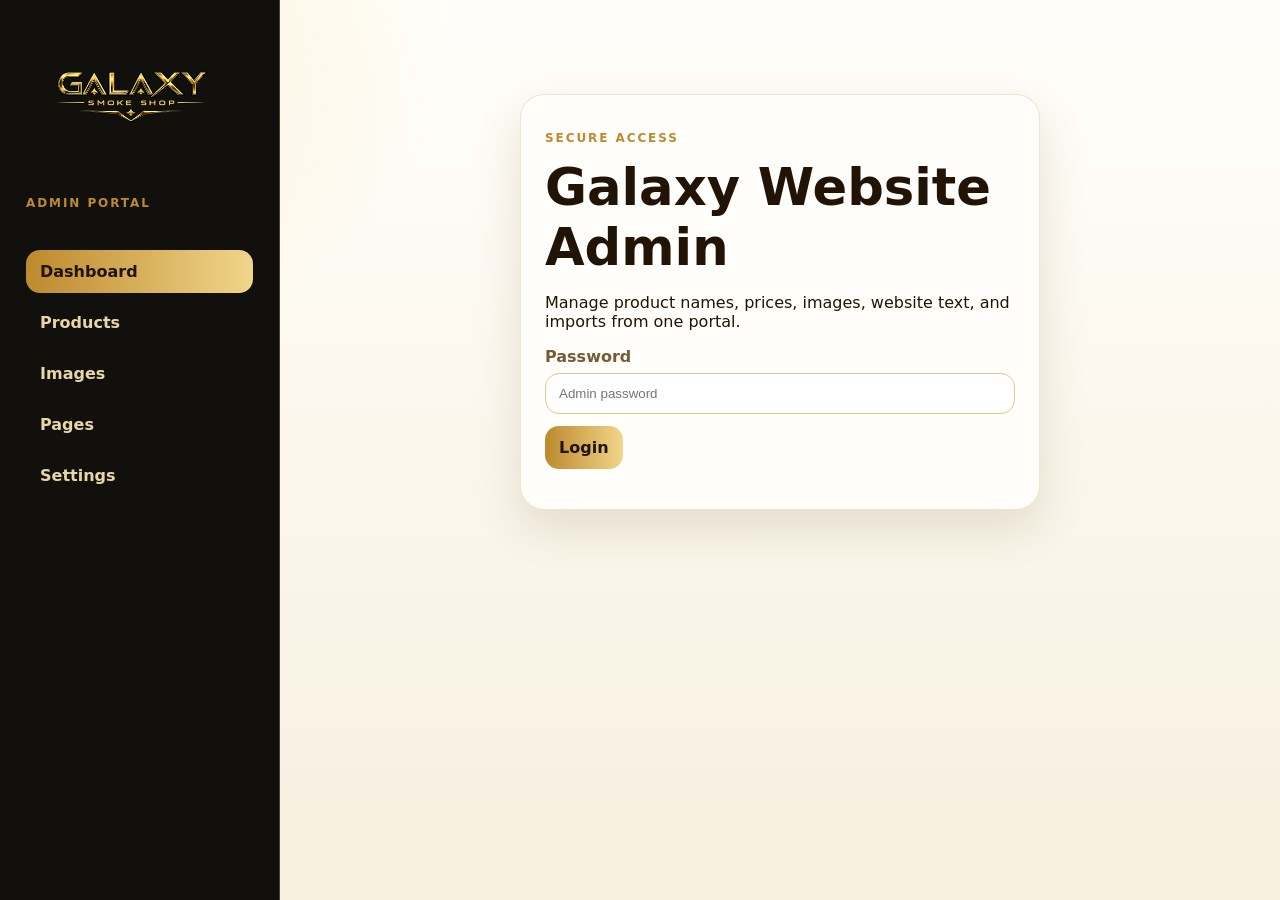
==== admin/index.html @ f426beda "Add admin portal database seed" ====
<!doctype html>
<html lang="en">
<head>
  <meta charset="utf-8" />
  <meta name="viewport" content="width=device-width, initial-scale=1" />
  <title>Galaxy Admin Portal</title>
  <link rel="manifest" href="manifest.webmanifest" />
  <link rel="icon" href="../assets/galaxy-logo.png" />
  <link rel="stylesheet" href="admin.css" />
</head>
<body>
  <main class="shell">
    <aside class="sidebar">
      <img src="../assets/galaxy-logo.png" alt="Galaxy Smoke Shop" class="logo" />
      <p class="eyebrow">Admin Portal</p>
      <nav>
        <button data-panel="dashboard" class="active">Dashboard</button>
        <button data-panel="products">Products</button>
        <button data-panel="images">Images</button>
        <button data-panel="pages">Pages</button>
        <button data-panel="settings">Settings</button>
      </nav>
      <button id="installApp" class="install hidden">Install Desktop App</button>
      <button id="logout" class="logout hidden">Log out</button>
    </aside>

    <section class="workspace">
      <section id="loginPanel" class="login-card">
        <p class="eyebrow">Secure Access</p>
        <h1>Galaxy Website Admin</h1>
        <p>Manage product names, prices, images, website text, and imports from one portal.</p>
        <label>Password
          <input id="password" type="password" placeholder="Admin password" />
        </label>
        <button id="loginBtn" class="primary">Login</button>
        <p id="loginMessage" class="message"></p>
      </section>

      <section id="appPanel" class="hidden">
        <header class="topbar">
          <div>
            <p class="eyebrow">Galaxy Smoke Shop</p>
            <h1 id="panelTitle">Dashboard</h1>
          </div>
          <button id="refreshBtn" class="ghost">Refresh</button>
        </header>

        <section data-view="dashboard" class="view active">
          <div class="cards">
            <article><span>Total Products</span><strong id="statProducts">—</strong></article>
            <article><span>Products With Images</span><strong id="statImages">—</strong></article>
            <article><span>Missing Images</span><strong id="statMissing">—</strong></article>
            <article><span>Active Locations</span><strong id="statLocations">6</strong></article>
          </div>
          <div class="notice">
            <h2>How this admin works</h2>
            <p>Products are stored in Cloudflare D1, images are stored in Cloudflare R2, and the website reads the public product feed through the Cloudflare Pages Function API.</p>
          </div>
        </section>

        <section data-view="products" class="view">
          <div class="toolbar">
            <input id="productSearch" type="search" placeholder="Search product, UPC, category..." />
            <select id="tabFilter">
              <option value="">All tabs</option>
              <option value="vapes">Vape's</option>
              <option value="mods">Mods & Accessories</option>
              <option value="glass">Glass</option>
              <option value="vaporizers">Vaporizers</option>
              <option value="smoking">Smoking Accessories</option>
            </select>
            <button id="loadProducts" class="primary">Load Products</button>
          </div>
          <div class="product-layout">
            <div class="product-table-wrap">
              <table class="product-table">
                <thead><tr><th>Name</th><th>Tab</th><th>Price</th><th>Image</th></tr></thead>
                <tbody id="productsTable"></tbody>
              </table>
            </div>
            <form id="productForm" class="editor-card">
              <h2>Edit product</h2>
              <input id="editId" type="hidden" />
              <label>Name<input id="editName" required /></label>
              <label>Price<input id="editPrice" type="number" step="0.01" /></label>
              <label>Tab<select id="editTab"><option value="vapes">Vape's</option><option value="mods">Mods & Accessories</option><option value="glass">Glass</option><option value="vaporizers">Vaporizers</option><option value="smoking">Smoking Accessories</option></select></label>
              <label>Department<input id="editDepartment" /></label>
              <label>Category<input id="editCategory" /></label>
              <label>UPC<input id="editUpc" /></label>
              <label>Image URL<input id="editImage" placeholder="https://... or /cdn/..." /></label>
              <div class="form-actions"><button class="primary" type="submit">Save Product</button><button type="button" id="newProduct" class="ghost">New</button></div>
            </form>
          </div>
        </section>

        <section data-view="images" class="view">
          <div class="grid-two">
            <article class="editor-card">
              <h2>Upload product image</h2>
              <p>Choose a product, then upload a transparent PNG/WebP/JPG. It will be stored in Cloudflare R2 and attached to that product.</p>
              <label>Product ID<input id="uploadProductId" placeholder="Paste product ID" /></label>
              <label>Image file<input id="uploadImageFile" type="file" accept="image/*" /></label>
              <button id="uploadImageBtn" class="primary">Upload Image</button>
              <p id="uploadMessage" class="message"></p>
            </article>
            <article class="editor-card">
              <h2>Import from WorkDrive link</h2>
              <p>Paste a public WorkDrive folder link. The importer will scan available file links and attempt exact product-name/flavor matching.</p>
              <label>Public WorkDrive URL<input id="workdriveUrl" value="https://workdrive.zohoexternal.com/external/55f0d1378ab8d54dddf0a8c889ed06b97a5a4ddcba94fcaec392c89a66eeaba5?layout=list" /></label>
              <label>Brand / product keyword<input id="workdriveKeyword" placeholder="Geekbar Pulse X, Nexa, Spaceman, Luffbar..." /></label>
              <button id="importWorkdriveBtn" class="primary">Start Import Scan</button>
              <p id="workdriveMessage" class="message"></p>
            </article>
          </div>
        </section>

        <section data-view="pages" class="view">
          <div class="notice">
            <h2>Website pages</h2>
            <p>This section is ready for Terms, Return Policy, About Us, Contact, and banner copy management. The API table is included; editing UI can be extended after database connection is active.</p>
          </div>
        </section>

        <section data-view="settings" class="view">
          <div class="notice">
            <h2>Deployment checklist</h2>
            <ol>
              <li>Create D1 database and R2 bucket in Cloudflare.</li>
              <li>Add the bindings to this Pages project.</li>
              <li>Set ADMIN_PASSWORD and ADMIN_TOKEN environment variables.</li>
              <li>Run the SQL migration and seed products.</li>
              <li>Push the files to GitHub so Cloudflare redeploys.</li>
            </ol>
          </div>
        </section>
      </section>
    </section>
  </main>
  <script src="admin.js"></script>
</body>
</html>
---- admin/admin.css ----
:root{--bg:#faf5ea;--panel:#fffefa;--ink:#211406;--muted:#755d33;--gold:#bd8a2d;--gold2:#f1d58a;--line:#e2c990;--shadow:0 18px 45px rgba(104,78,27,.15);font-family:Inter,system-ui,Segoe UI,sans-serif;color:var(--ink)}
*{box-sizing:border-box}body{margin:0;background:radial-gradient(circle at 8% 0%,rgba(241,213,138,.3),transparent 22rem),linear-gradient(180deg,#fffefa,#f7efdf);min-height:100vh}.shell{display:grid;grid-template-columns:280px 1fr;min-height:100vh}.sidebar{background:#11100d;color:#f8e8bd;padding:26px;border-right:1px solid rgba(241,213,138,.25);display:flex;flex-direction:column;gap:18px}.logo{width:210px}.eyebrow{text-transform:uppercase;letter-spacing:.16em;color:var(--gold);font-weight:900;font-size:.75rem}nav{display:grid;gap:8px;margin-top:10px}button{font:inherit;border:0;border-radius:14px;padding:12px 14px;font-weight:900;cursor:pointer}nav button{background:transparent;color:#e8d6a7;text-align:left}nav button.active,nav button:hover,.primary{background:linear-gradient(90deg,var(--gold),var(--gold2));color:#211406}.ghost{background:#fff;color:var(--gold);border:1px solid var(--line)}.logout,.install{margin-top:auto;background:#241f17;color:#f8e8bd}.workspace{padding:34px}.login-card,.notice,.editor-card,.cards article{background:var(--panel);border:1px solid rgba(189,138,45,.22);border-radius:24px;box-shadow:var(--shadow);padding:24px}.login-card{max-width:520px;margin:60px auto}.login-card h1,.topbar h1{font-size:clamp(2rem,5vw,3.2rem);margin:.2em 0}.hidden{display:none!important}label{display:grid;gap:7px;color:var(--muted);font-weight:800;margin:12px 0}input,select,textarea{width:100%;padding:12px 13px;border:1px solid var(--line);border-radius:14px;background:#fff;color:var(--ink)}.topbar{display:flex;justify-content:space-between;align-items:center;margin-bottom:22px}.cards{display:grid;grid-template-columns:repeat(4,minmax(0,1fr));gap:16px;margin-bottom:20px}.cards span{color:var(--muted);font-weight:800}.cards strong{display:block;font-size:2.4rem;margin-top:8px}.view{display:none}.view.active{display:block}.toolbar{display:grid;grid-template-columns:1fr 220px auto;gap:12px;margin-bottom:16px}.product-layout{display:grid;grid-template-columns:minmax(0,1.4fr) 420px;gap:18px}.product-table-wrap{background:#fff;border:1px solid var(--line);border-radius:22px;overflow:auto;max-height:70vh}.product-table{border-collapse:collapse;width:100%;font-size:.9rem}.product-table th,.product-table td{padding:12px;border-bottom:1px solid #f0e3c4;text-align:left}.product-table tr{cursor:pointer}.product-table tr:hover{background:#fff8e8}.thumb{width:46px;height:46px;object-fit:contain;border-radius:10px;background:#f7efdf}.form-actions,.grid-two{display:grid;grid-template-columns:1fr 1fr;gap:12px}.message{color:var(--muted);font-weight:800}@media(max-width:960px){.shell{grid-template-columns:1fr}.sidebar{position:relative}.cards,.toolbar,.product-layout,.grid-two{grid-template-columns:1fr}.workspace{padding:18px}}
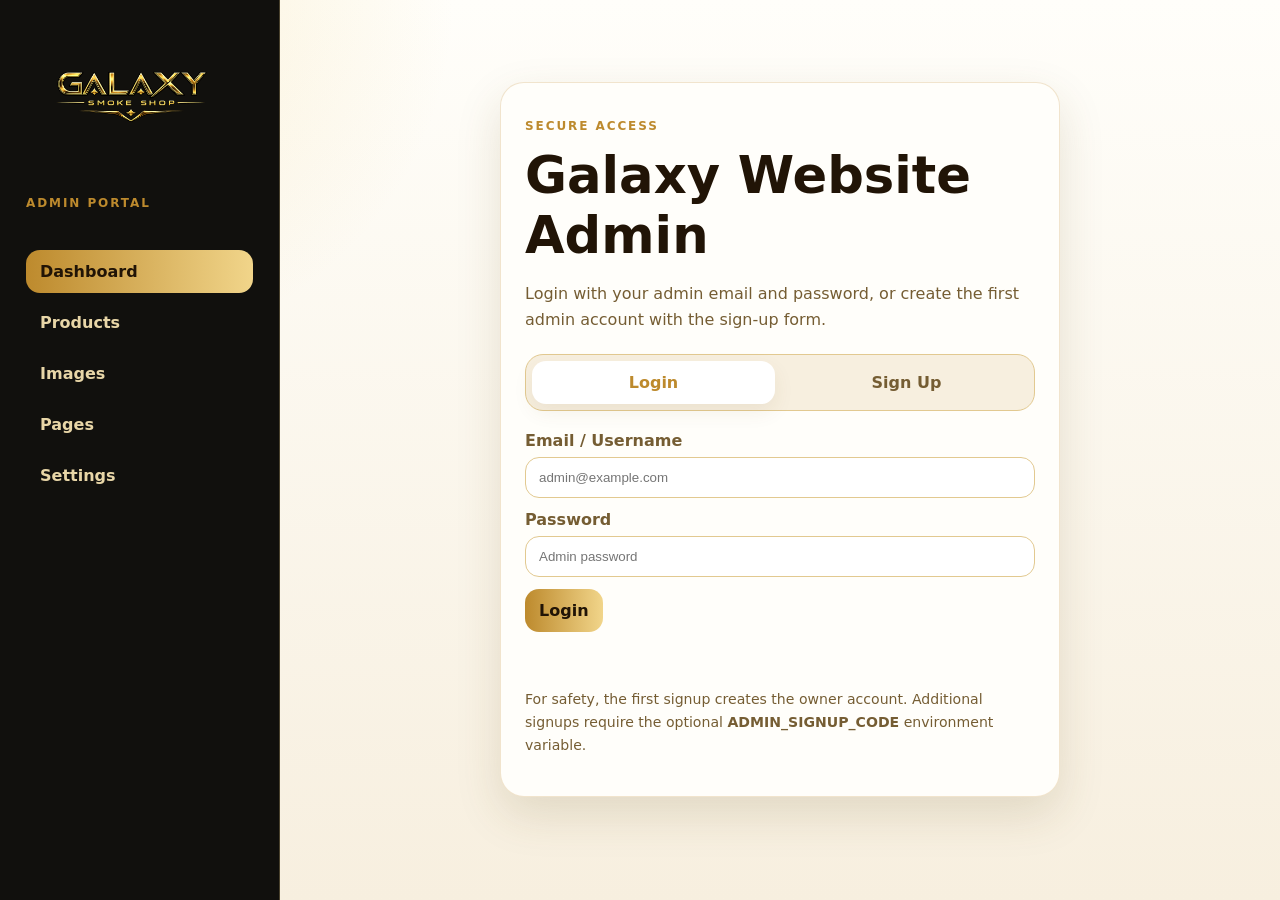
==== commit 361f9077: "Add admin email signup and login" ====
--- a/admin/index.html
+++ b/admin/index.html
@@ -25,15 +25,44 @@
     </aside>
 
     <section class="workspace">
-      <section id="loginPanel" class="login-card">
+      <section id="authPanel" class="login-card">
         <p class="eyebrow">Secure Access</p>
         <h1>Galaxy Website Admin</h1>
-        <p>Manage product names, prices, images, website text, and imports from one portal.</p>
-        <label>Password
-          <input id="password" type="password" placeholder="Admin password" />
-        </label>
-        <button id="loginBtn" class="primary">Login</button>
+        <p class="muted-copy">Login with your admin email and password, or create the first admin account with the sign-up form.</p>
+
+        <div class="auth-tabs" role="tablist" aria-label="Admin access tabs">
+          <button id="loginTab" class="active" type="button">Login</button>
+          <button id="signupTab" type="button">Sign Up</button>
+        </div>
+
+        <form id="loginForm" class="auth-form active">
+          <label>Email / Username
+            <input id="loginEmail" type="email" autocomplete="username" placeholder="admin@example.com" required />
+          </label>
+          <label>Password
+            <input id="loginPassword" type="password" autocomplete="current-password" placeholder="Admin password" required />
+          </label>
+          <button class="primary" type="submit">Login</button>
+        </form>
+
+        <form id="signupForm" class="auth-form">
+          <label>Email / Username
+            <input id="signupEmail" type="email" autocomplete="username" placeholder="admin@example.com" required />
+          </label>
+          <label>Password
+            <input id="signupPassword" type="password" autocomplete="new-password" placeholder="Create password" minlength="8" required />
+          </label>
+          <label>Confirm Password
+            <input id="signupConfirm" type="password" autocomplete="new-password" placeholder="Confirm password" minlength="8" required />
+          </label>
+          <label class="signup-code-row">Signup code <small>Required only after the first admin account is created.</small>
+            <input id="signupCode" type="text" autocomplete="off" placeholder="Optional setup/invite code" />
+          </label>
+          <button class="primary" type="submit">Create Admin Account</button>
+        </form>
+
         <p id="loginMessage" class="message"></p>
+        <p class="small-note">For safety, the first signup creates the owner account. Additional signups require the optional <strong>ADMIN_SIGNUP_CODE</strong> environment variable.</p>
       </section>
 
       <section id="appPanel" class="hidden">
@@ -41,6 +70,7 @@
           <div>
             <p class="eyebrow">Galaxy Smoke Shop</p>
             <h1 id="panelTitle">Dashboard</h1>
+            <p id="adminIdentity" class="admin-identity"></p>
           </div>
           <button id="refreshBtn" class="ghost">Refresh</button>
         </header>
@@ -87,7 +117,7 @@
               <label>Department<input id="editDepartment" /></label>
               <label>Category<input id="editCategory" /></label>
               <label>UPC<input id="editUpc" /></label>
-              <label>Image URL<input id="editImage" placeholder="https://... or /cdn/..." /></label>
+              <label>Image URL<input id="editImage" placeholder="https://... or /api/admin/images/object?..." /></label>
               <div class="form-actions"><button class="primary" type="submit">Save Product</button><button type="button" id="newProduct" class="ghost">New</button></div>
             </form>
           </div>
@@ -127,8 +157,8 @@
             <ol>
               <li>Create D1 database and R2 bucket in Cloudflare.</li>
               <li>Add the bindings to this Pages project.</li>
-              <li>Set ADMIN_PASSWORD and ADMIN_TOKEN environment variables.</li>
               <li>Run the SQL migration and seed products.</li>
+              <li>Create the first admin account from the Sign Up tab.</li>
               <li>Push the files to GitHub so Cloudflare redeploys.</li>
             </ol>
           </div>
--- a/admin/admin.css
+++ b/admin/admin.css
@@ -1,2 +1,2 @@
 :root{--bg:#faf5ea;--panel:#fffefa;--ink:#211406;--muted:#755d33;--gold:#bd8a2d;--gold2:#f1d58a;--line:#e2c990;--shadow:0 18px 45px rgba(104,78,27,.15);font-family:Inter,system-ui,Segoe UI,sans-serif;color:var(--ink)}
-*{box-sizing:border-box}body{margin:0;background:radial-gradient(circle at 8% 0%,rgba(241,213,138,.3),transparent 22rem),linear-gradient(180deg,#fffefa,#f7efdf);min-height:100vh}.shell{display:grid;grid-template-columns:280px 1fr;min-height:100vh}.sidebar{background:#11100d;color:#f8e8bd;padding:26px;border-right:1px solid rgba(241,213,138,.25);display:flex;flex-direction:column;gap:18px}.logo{width:210px}.eyebrow{text-transform:uppercase;letter-spacing:.16em;color:var(--gold);font-weight:900;font-size:.75rem}nav{display:grid;gap:8px;margin-top:10px}button{font:inherit;border:0;border-radius:14px;padding:12px 14px;font-weight:900;cursor:pointer}nav button{background:transparent;color:#e8d6a7;text-align:left}nav button.active,nav button:hover,.primary{background:linear-gradient(90deg,var(--gold),var(--gold2));color:#211406}.ghost{background:#fff;color:var(--gold);border:1px solid var(--line)}.logout,.install{margin-top:auto;background:#241f17;color:#f8e8bd}.workspace{padding:34px}.login-card,.notice,.editor-card,.cards article{background:var(--panel);border:1px solid rgba(189,138,45,.22);border-radius:24px;box-shadow:var(--shadow);padding:24px}.login-card{max-width:520px;margin:60px auto}.login-card h1,.topbar h1{font-size:clamp(2rem,5vw,3.2rem);margin:.2em 0}.hidden{display:none!important}label{display:grid;gap:7px;color:var(--muted);font-weight:800;margin:12px 0}input,select,textarea{width:100%;padding:12px 13px;border:1px solid var(--line);border-radius:14px;background:#fff;color:var(--ink)}.topbar{display:flex;justify-content:space-between;align-items:center;margin-bottom:22px}.cards{display:grid;grid-template-columns:repeat(4,minmax(0,1fr));gap:16px;margin-bottom:20px}.cards span{color:var(--muted);font-weight:800}.cards strong{display:block;font-size:2.4rem;margin-top:8px}.view{display:none}.view.active{display:block}.toolbar{display:grid;grid-template-columns:1fr 220px auto;gap:12px;margin-bottom:16px}.product-layout{display:grid;grid-template-columns:minmax(0,1.4fr) 420px;gap:18px}.product-table-wrap{background:#fff;border:1px solid var(--line);border-radius:22px;overflow:auto;max-height:70vh}.product-table{border-collapse:collapse;width:100%;font-size:.9rem}.product-table th,.product-table td{padding:12px;border-bottom:1px solid #f0e3c4;text-align:left}.product-table tr{cursor:pointer}.product-table tr:hover{background:#fff8e8}.thumb{width:46px;height:46px;object-fit:contain;border-radius:10px;background:#f7efdf}.form-actions,.grid-two{display:grid;grid-template-columns:1fr 1fr;gap:12px}.message{color:var(--muted);font-weight:800}@media(max-width:960px){.shell{grid-template-columns:1fr}.sidebar{position:relative}.cards,.toolbar,.product-layout,.grid-two{grid-template-columns:1fr}.workspace{padding:18px}}
+*{box-sizing:border-box}body{margin:0;background:radial-gradient(circle at 8% 0%,rgba(241,213,138,.3),transparent 22rem),linear-gradient(180deg,#fffefa,#f7efdf);min-height:100vh}.shell{display:grid;grid-template-columns:280px 1fr;min-height:100vh}.sidebar{background:#11100d;color:#f8e8bd;padding:26px;border-right:1px solid rgba(241,213,138,.25);display:flex;flex-direction:column;gap:18px}.logo{width:210px}.eyebrow{text-transform:uppercase;letter-spacing:.16em;color:var(--gold);font-weight:900;font-size:.75rem}nav{display:grid;gap:8px;margin-top:10px}button{font:inherit;border:0;border-radius:14px;padding:12px 14px;font-weight:900;cursor:pointer}nav button{background:transparent;color:#e8d6a7;text-align:left}nav button.active,nav button:hover,.primary{background:linear-gradient(90deg,var(--gold),var(--gold2));color:#211406}.ghost{background:#fff;color:var(--gold);border:1px solid var(--line)}.logout,.install{margin-top:auto;background:#241f17;color:#f8e8bd}.workspace{padding:34px}.login-card,.notice,.editor-card,.cards article{background:var(--panel);border:1px solid rgba(189,138,45,.22);border-radius:24px;box-shadow:var(--shadow);padding:24px}.login-card{max-width:560px;margin:48px auto}.login-card h1,.topbar h1{font-size:clamp(2rem,5vw,3.2rem);margin:.2em 0}.hidden{display:none!important}label{display:grid;gap:7px;color:var(--muted);font-weight:800;margin:12px 0}label small{font-weight:600;opacity:.85}input,select,textarea{width:100%;padding:12px 13px;border:1px solid var(--line);border-radius:14px;background:#fff;color:var(--ink)}input:focus,select:focus,textarea:focus{outline:2px solid rgba(189,138,45,.18);border-color:var(--gold)}.muted-copy,.small-note{color:var(--muted);line-height:1.65}.small-note{font-size:.88rem;margin-top:18px}.auth-tabs{display:grid;grid-template-columns:1fr 1fr;gap:10px;background:#f7efdf;border:1px solid var(--line);border-radius:18px;padding:6px;margin:20px 0}.auth-tabs button{background:transparent;color:var(--muted)}.auth-tabs button.active{background:#fff;color:var(--gold);box-shadow:0 8px 20px rgba(104,78,27,.08)}.auth-form{display:none}.auth-form.active{display:block}.topbar{display:flex;justify-content:space-between;align-items:center;margin-bottom:22px}.admin-identity{color:var(--muted);font-weight:800;margin:6px 0 0}.cards{display:grid;grid-template-columns:repeat(4,minmax(0,1fr));gap:16px;margin-bottom:20px}.cards span{color:var(--muted);font-weight:800}.cards strong{display:block;font-size:2.4rem;margin-top:8px}.view{display:none}.view.active{display:block}.toolbar{display:grid;grid-template-columns:1fr 220px auto;gap:12px;margin-bottom:16px}.product-layout{display:grid;grid-template-columns:minmax(0,1.4fr) 420px;gap:18px}.product-table-wrap{background:#fff;border:1px solid var(--line);border-radius:22px;overflow:auto;max-height:70vh}.product-table{border-collapse:collapse;width:100%;font-size:.9rem}.product-table th,.product-table td{padding:12px;border-bottom:1px solid #f0e3c4;text-align:left}.product-table tr{cursor:pointer}.product-table tr:hover{background:#fff8e8}.thumb{width:46px;height:46px;object-fit:contain;border-radius:10px;background:#f7efdf}.form-actions,.grid-two{display:grid;grid-template-columns:1fr 1fr;gap:12px}.message{color:var(--muted);font-weight:800;min-height:22px}.message.error{color:#b13a24}.message.success{color:#196f3d}@media(max-width:960px){.shell{grid-template-columns:1fr}.sidebar{position:relative}.cards,.toolbar,.product-layout,.grid-two{grid-template-columns:1fr}.workspace{padding:18px}}
